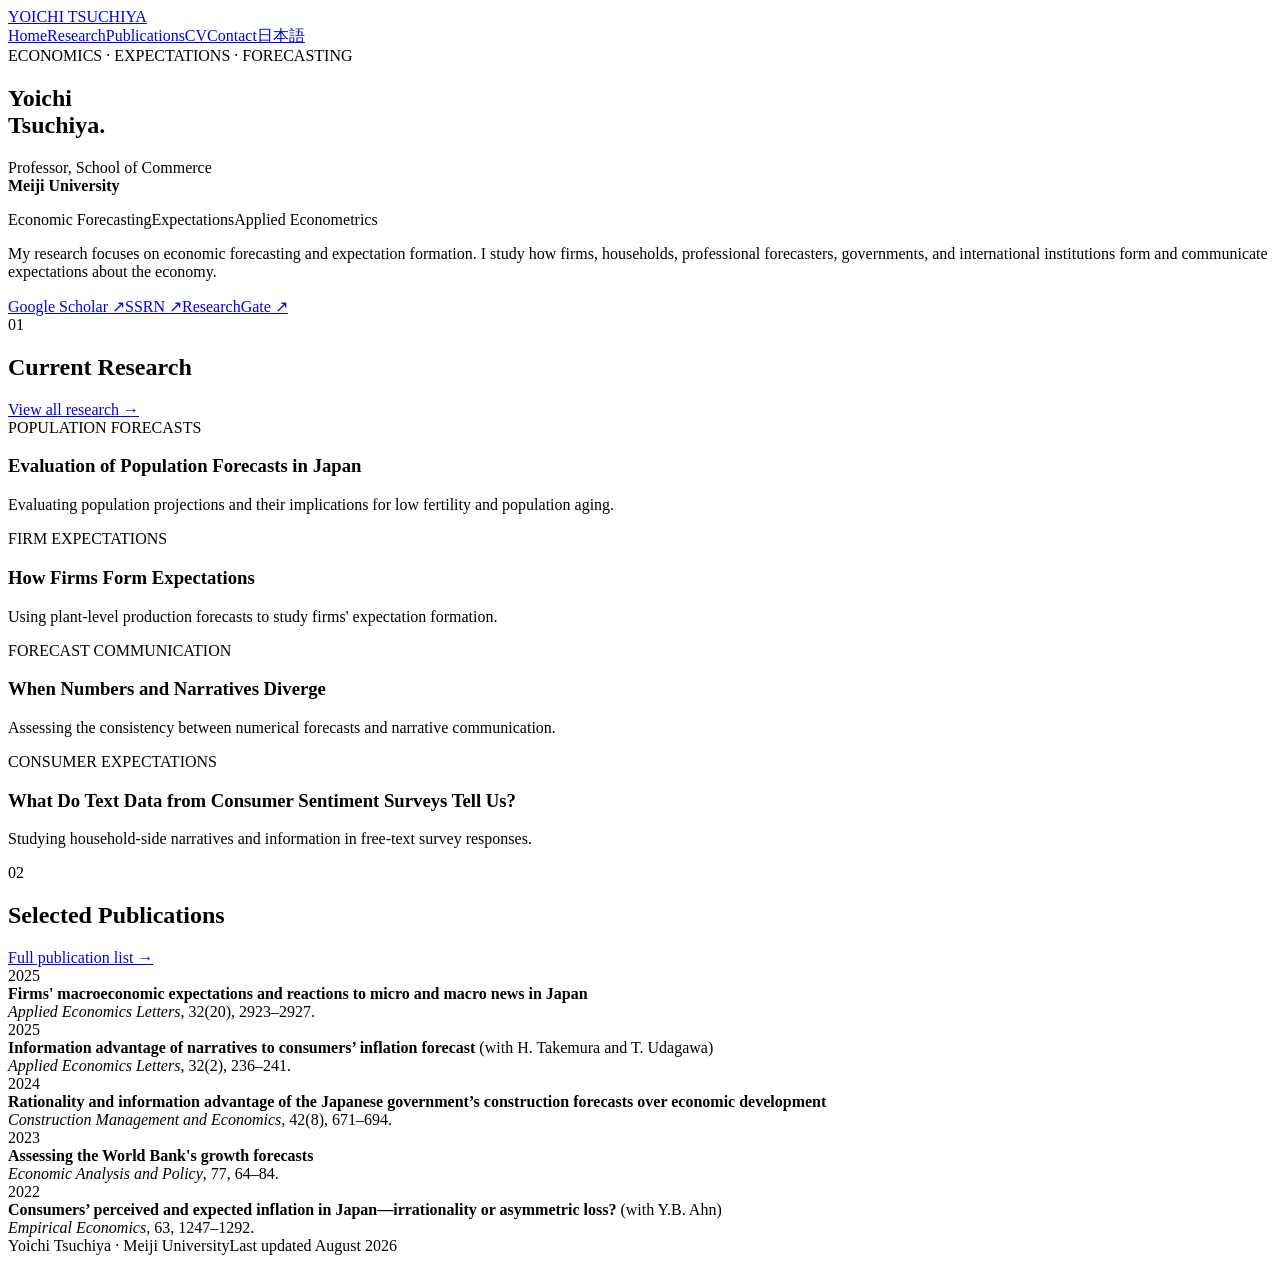
==== docs/index.html @ 6c53c682 "Add rendered English home page" ====
<!doctype html>
<html lang="en">
<head>
<meta charset="utf-8">
<meta name="viewport" content="width=device-width, initial-scale=1">
<title>Yoichi Tsuchiya</title>
<link rel="stylesheet" href="style.css">
</head>
<body>
<header class="site-header"><div class="wrap nav"><a class="brand" href="index.html">YOICHI TSUCHIYA</a><nav><a class="active" href="index.html">Home</a><a href="research.html">Research</a><a href="publications.html">Publications</a><a href="cv.html">CV</a><a href="contact.html">Contact</a><a class="lang" href="jp/index.html">日本語</a></nav></div></header>
<main>
<section class="hero"><div class="wrap"><div class="eyebrow">ECONOMICS · EXPECTATIONS · FORECASTING</div><h1>Yoichi<br>Tsuchiya<span class="dot">.</span></h1><p class="role">Professor, School of Commerce<br><strong>Meiji University</strong></p><div class="tags"><span>Economic Forecasting</span><span>Expectations</span><span>Applied Econometrics</span></div><p class="lead">My research focuses on economic forecasting and expectation formation. I study how firms, households, professional forecasters, governments, and international institutions form and communicate expectations about the economy.</p><div class="profile-links"><a href="https://scholar.google.co.jp/citations?user=F517A5IAAAAJ&hl=ja" target="_blank" rel="noopener">Google Scholar ↗</a><a href="https://papers.ssrn.com/sol3/cf_dev/AbsByAuth.cfm?per_id=1452171" target="_blank" rel="noopener">SSRN ↗</a><a href="https://www.researchgate.net/profile/Yoichi-Tsuchiya" target="_blank" rel="noopener">ResearchGate ↗</a></div></div></section>
<section class="section current"><div class="wrap"><div class="section-head"><span class="num">01</span><h2>Current Research</h2><a class="all" href="research.html">View all research →</a></div><div class="research-grid"><article><div class="kicker">POPULATION FORECASTS</div><h3>Evaluation of Population Forecasts in Japan</h3><p>Evaluating population projections and their implications for low fertility and population aging.</p></article><article><div class="kicker">FIRM EXPECTATIONS</div><h3>How Firms Form Expectations</h3><p>Using plant-level production forecasts to study firms' expectation formation.</p></article><article><div class="kicker">FORECAST COMMUNICATION</div><h3>When Numbers and Narratives Diverge</h3><p>Assessing the consistency between numerical forecasts and narrative communication.</p></article><article><div class="kicker">CONSUMER EXPECTATIONS</div><h3>What Do Text Data from Consumer Sentiment Surveys Tell Us?</h3><p>Studying household-side narratives and information in free-text survey responses.</p></article></div></div></section>
<section class="section selected"><div class="wrap"><div class="section-head"><span class="num">02</span><h2>Selected Publications</h2><a class="all" href="publications.html">Full publication list →</a></div><div class="pub-list"><div class="pub"><span class="year">2025</span><div><strong>Firms' macroeconomic expectations and reactions to micro and macro news in Japan</strong><br><em>Applied Economics Letters</em>, 32(20), 2923–2927.</div></div><div class="pub"><span class="year">2025</span><div><strong>Information advantage of narratives to consumers’ inflation forecast</strong> (with H. Takemura and T. Udagawa)<br><em>Applied Economics Letters</em>, 32(2), 236–241.</div></div><div class="pub"><span class="year">2024</span><div><strong>Rationality and information advantage of the Japanese government’s construction forecasts over economic development</strong><br><em>Construction Management and Economics</em>, 42(8), 671–694.</div></div><div class="pub"><span class="year">2023</span><div><strong>Assessing the World Bank's growth forecasts</strong><br><em>Economic Analysis and Policy</em>, 77, 64–84.</div></div><div class="pub"><span class="year">2022</span><div><strong>Consumers’ perceived and expected inflation in Japan—irrationality or asymmetric loss?</strong> (with Y.B. Ahn)<br><em>Empirical Economics</em>, 63, 1247–1292.</div></div></div></div></section>
</main>
<footer><div class="wrap"><span>Yoichi Tsuchiya · Meiji University</span><span>Last updated August 2026</span></div></footer>
</body>
</html>
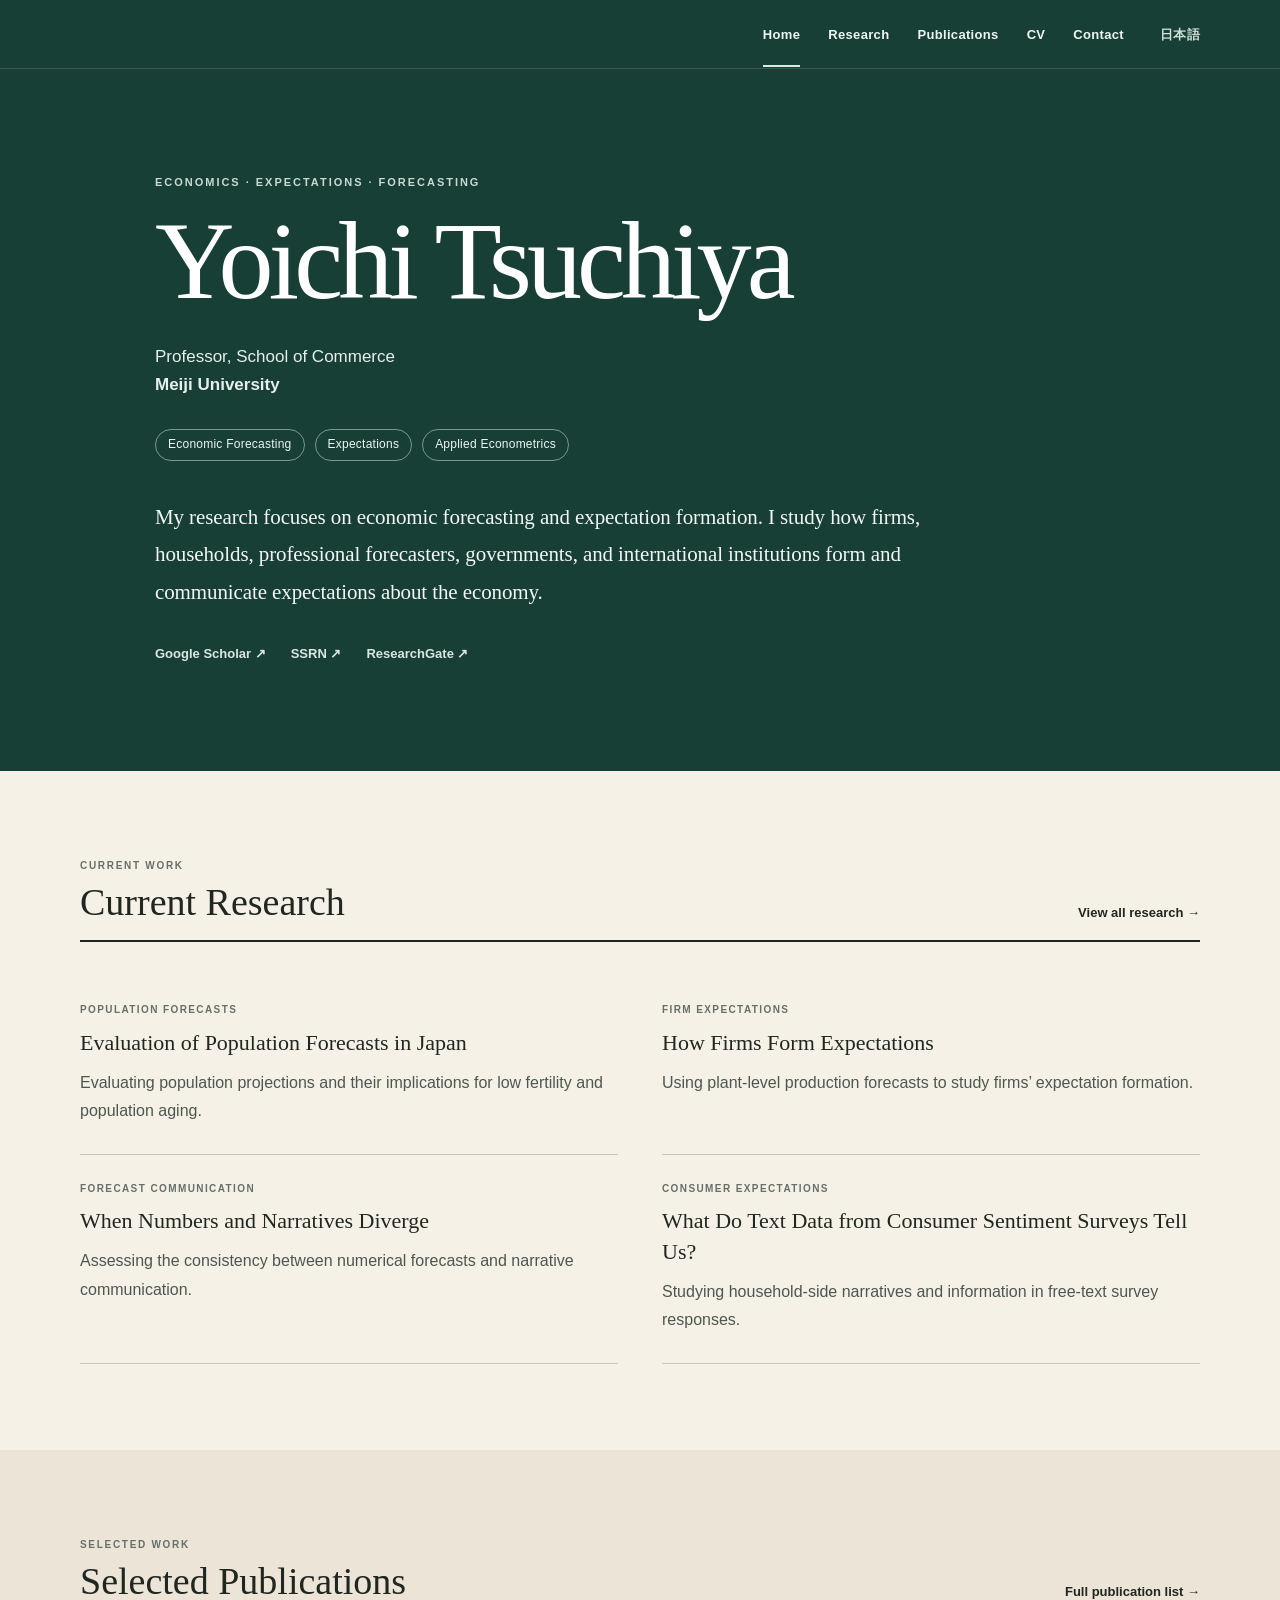
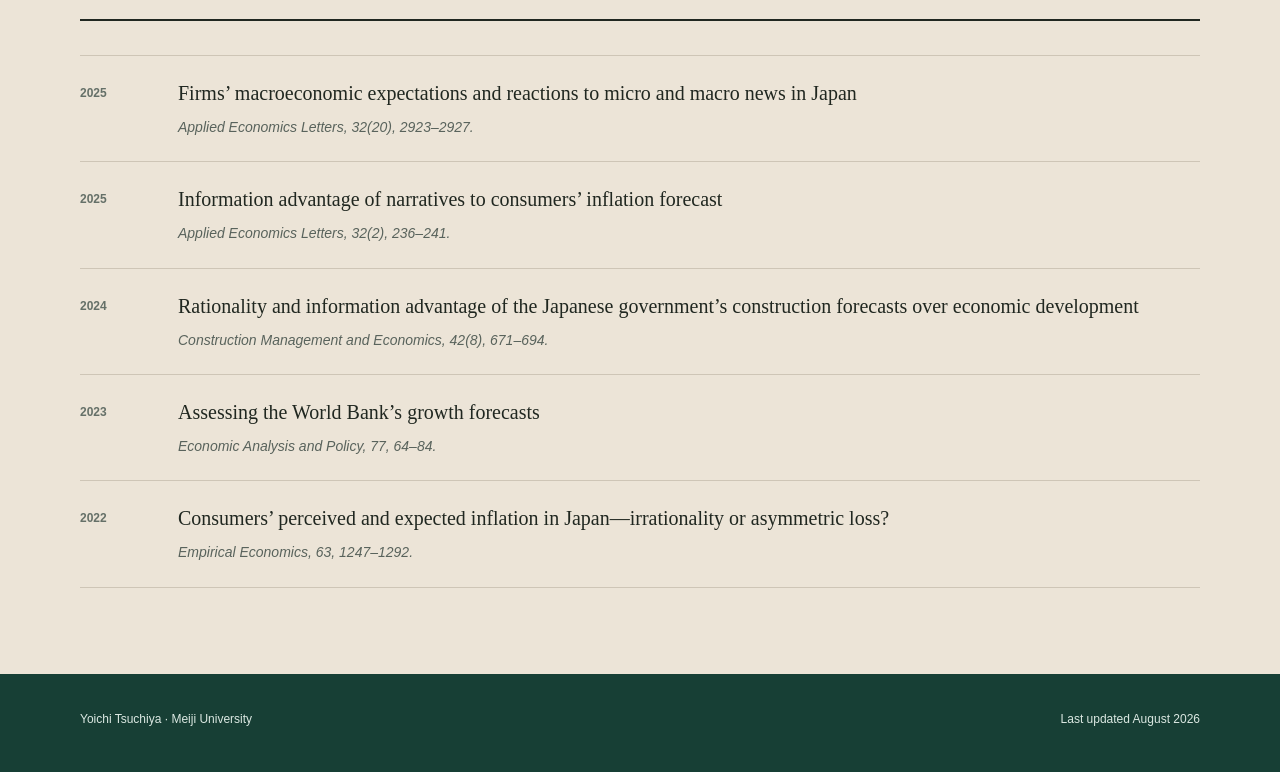
==== commit ffb98738: "Adopt Editorial Scholar site design" ====
--- a/docs/index.html
+++ b/docs/index.html
@@ -1,18 +1,19 @@
-<!doctype html>
-<html lang="en">
-<head>
-<meta charset="utf-8">
-<meta name="viewport" content="width=device-width, initial-scale=1">
-<title>Yoichi Tsuchiya</title>
-<link rel="stylesheet" href="style.css">
-</head>
-<body>
-<header class="site-header"><div class="wrap nav"><a class="brand" href="index.html">YOICHI TSUCHIYA</a><nav><a class="active" href="index.html">Home</a><a href="research.html">Research</a><a href="publications.html">Publications</a><a href="cv.html">CV</a><a href="contact.html">Contact</a><a class="lang" href="jp/index.html">日本語</a></nav></div></header>
-<main>
-<section class="hero"><div class="wrap"><div class="eyebrow">ECONOMICS · EXPECTATIONS · FORECASTING</div><h1>Yoichi<br>Tsuchiya<span class="dot">.</span></h1><p class="role">Professor, School of Commerce<br><strong>Meiji University</strong></p><div class="tags"><span>Economic Forecasting</span><span>Expectations</span><span>Applied Econometrics</span></div><p class="lead">My research focuses on economic forecasting and expectation formation. I study how firms, households, professional forecasters, governments, and international institutions form and communicate expectations about the economy.</p><div class="profile-links"><a href="https://scholar.google.co.jp/citations?user=F517A5IAAAAJ&hl=ja" target="_blank" rel="noopener">Google Scholar ↗</a><a href="https://papers.ssrn.com/sol3/cf_dev/AbsByAuth.cfm?per_id=1452171" target="_blank" rel="noopener">SSRN ↗</a><a href="https://www.researchgate.net/profile/Yoichi-Tsuchiya" target="_blank" rel="noopener">ResearchGate ↗</a></div></div></section>
-<section class="section current"><div class="wrap"><div class="section-head"><span class="num">01</span><h2>Current Research</h2><a class="all" href="research.html">View all research →</a></div><div class="research-grid"><article><div class="kicker">POPULATION FORECASTS</div><h3>Evaluation of Population Forecasts in Japan</h3><p>Evaluating population projections and their implications for low fertility and population aging.</p></article><article><div class="kicker">FIRM EXPECTATIONS</div><h3>How Firms Form Expectations</h3><p>Using plant-level production forecasts to study firms' expectation formation.</p></article><article><div class="kicker">FORECAST COMMUNICATION</div><h3>When Numbers and Narratives Diverge</h3><p>Assessing the consistency between numerical forecasts and narrative communication.</p></article><article><div class="kicker">CONSUMER EXPECTATIONS</div><h3>What Do Text Data from Consumer Sentiment Surveys Tell Us?</h3><p>Studying household-side narratives and information in free-text survey responses.</p></article></div></div></section>
-<section class="section selected"><div class="wrap"><div class="section-head"><span class="num">02</span><h2>Selected Publications</h2><a class="all" href="publications.html">Full publication list →</a></div><div class="pub-list"><div class="pub"><span class="year">2025</span><div><strong>Firms' macroeconomic expectations and reactions to micro and macro news in Japan</strong><br><em>Applied Economics Letters</em>, 32(20), 2923–2927.</div></div><div class="pub"><span class="year">2025</span><div><strong>Information advantage of narratives to consumers’ inflation forecast</strong> (with H. Takemura and T. Udagawa)<br><em>Applied Economics Letters</em>, 32(2), 236–241.</div></div><div class="pub"><span class="year">2024</span><div><strong>Rationality and information advantage of the Japanese government’s construction forecasts over economic development</strong><br><em>Construction Management and Economics</em>, 42(8), 671–694.</div></div><div class="pub"><span class="year">2023</span><div><strong>Assessing the World Bank's growth forecasts</strong><br><em>Economic Analysis and Policy</em>, 77, 64–84.</div></div><div class="pub"><span class="year">2022</span><div><strong>Consumers’ perceived and expected inflation in Japan—irrationality or asymmetric loss?</strong> (with Y.B. Ahn)<br><em>Empirical Economics</em>, 63, 1247–1292.</div></div></div></div></section>
-</main>
-<footer><div class="wrap"><span>Yoichi Tsuchiya · Meiji University</span><span>Last updated August 2026</span></div></footer>
-</body>
-</html>
+<!doctype html><html lang="en"><head><meta charset="utf-8">
+<meta name="viewport" content="width=device-width,initial-scale=1">
+<title>Yoichi Tsuchiya</title><link rel="stylesheet" href="style.css"></head>
+<body><div class="site-nav"><div class="wrap nav-inner"><div class="nav-links"><a href="index.html" class="active ">Home</a><a href="research.html" class="">Research</a><a href="publications.html" class="">Publications</a><a href="cv.html" class="">CV</a><a href="contact.html" class="">Contact</a><a href="jp/index.html" class="language">日本語</a></div></div></div>
+<section class="hero"><div class="wrap hero-inner">
+<div class="eyebrow">Economics · Expectations · Forecasting</div>
+<h1>Yoichi Tsuchiya</h1>
+<p class="role">Professor, School of Commerce<br><strong>Meiji University</strong></p>
+<div class="tags"><span>Economic Forecasting</span><span>Expectations</span><span>Applied Econometrics</span></div>
+<p class="lead">My research focuses on economic forecasting and expectation formation. I study how firms, households, professional forecasters, governments, and international institutions form and communicate expectations about the economy.</p>
+<div class="profile-links"><a href="https://scholar.google.co.jp/citations?user=F517A5IAAAAJ&hl=ja">Google Scholar ↗</a><a href="https://papers.ssrn.com/sol3/cf_dev/AbsByAuth.cfm?per_id=1452171">SSRN ↗</a><a href="https://www.researchgate.net/profile/Yoichi-Tsuchiya">ResearchGate ↗</a></div>
+</div></section>
+<section class="home-section"><div class="wrap">
+<div class="section-head"><div><div class="section-overline">Current work</div><h2>Current Research</h2></div><a class="section-link" href="research.html">View all research →</a></div>
+<div class="research-grid"><article class="research-card"><div class="kicker">Population Forecasts</div><h3>Evaluation of Population Forecasts in Japan</h3><p>Evaluating population projections and their implications for low fertility and population aging.</p></article><article class="research-card"><div class="kicker">Firm Expectations</div><h3>How Firms Form Expectations</h3><p>Using plant-level production forecasts to study firms’ expectation formation.</p></article><article class="research-card"><div class="kicker">Forecast Communication</div><h3>When Numbers and Narratives Diverge</h3><p>Assessing the consistency between numerical forecasts and narrative communication.</p></article><article class="research-card"><div class="kicker">Consumer Expectations</div><h3>What Do Text Data from Consumer Sentiment Surveys Tell Us?</h3><p>Studying household-side narratives and information in free-text survey responses.</p></article></div>
+</div></section>
+<section class="home-section alt"><div class="wrap">
+<div class="section-head"><div><div class="section-overline">Selected work</div><h2>Selected Publications</h2></div><a class="section-link" href="publications.html">Full publication list →</a></div>
+<div class="pub-list"><div class="pub-row"><div class="pub-year">2025</div><div><h3>Firms’ macroeconomic expectations and reactions to micro and macro news in Japan</h3><p><em>Applied Economics Letters, 32(20), 2923–2927.</em></p></div></div><div class="pub-row"><div class="pub-year">2025</div><div><h3>Information advantage of narratives to consumers’ inflation forecast</h3><p><em>Applied Economics Letters, 32(2), 236–241.</em></p></div></div><div class="pub-row"><div class="pub-year">2024</div><div><h3>Rationality and information advantage of the Japanese government’s construction forecasts over economic development</h3><p><em>Construction Management and Economics, 42(8), 671–694.</em></p></div></div><div class="pub-row"><div class="pub-year">2023</div><div><h3>Assessing the World Bank’s growth forecasts</h3><p><em>Economic Analysis and Policy, 77, 64–84.</em></p></div></div><div class="pub-row"><div class="pub-year">2022</div><div><h3>Consumers’ perceived and expected inflation in Japan—irrationality or asymmetric loss?</h3><p><em>Empirical Economics, 63, 1247–1292.</em></p></div></div></div></div></section><footer><div class="wrap"><span>Yoichi Tsuchiya · Meiji University</span><span>Last updated August 2026</span></div></footer></body></html>
--- a/docs/style.css
+++ b/docs/style.css
@@ -0,0 +1,354 @@
+
+:root{
+  --green:#173f35;
+  --green-2:#214f43;
+  --ivory:#f6f1e7;
+  --ivory-2:#ece4d7;
+  --paper:#fbf8f1;
+  --ink:#202720;
+  --muted:#657068;
+  --rule:#cec5b6;
+  --white:#fff;
+  --accent:#a9c2b8;
+  --max:1120px;
+}
+*{box-sizing:border-box}
+html{scroll-behavior:smooth}
+body{
+  margin:0;
+  color:var(--ink);
+  background:var(--ivory);
+  font-family:"Helvetica Neue",Arial,"Hiragino Sans","Yu Gothic",sans-serif;
+  font-size:16px;
+  line-height:1.78;
+  -webkit-font-smoothing:antialiased;
+}
+a{color:inherit;text-decoration:none}
+a:hover{opacity:.72}
+.wrap{width:min(var(--max),calc(100% - 56px));margin:0 auto}
+
+/* navigation */
+.site-nav{
+  background:var(--green);
+  color:#eef5f1;
+  border-bottom:1px solid rgba(255,255,255,.13);
+  position:sticky;top:0;z-index:20;
+}
+.nav-inner{
+  min-height:68px;
+  display:flex;
+  justify-content:flex-end;
+  align-items:center;
+}
+.nav-links{
+  display:flex;
+  align-items:center;
+  gap:28px;
+  font-size:13px;
+  letter-spacing:.025em;
+  font-weight:600;
+}
+.nav-links a{padding:22px 0 19px;border-bottom:2px solid transparent}
+.nav-links a.active{border-color:#dce9e3}
+.nav-links .language{margin-left:8px;color:#cfe0d8}
+
+/* Home */
+.hero{
+  background:var(--green);
+  color:white;
+}
+.hero-inner{
+  padding:106px 0 106px;
+  max-width:970px;
+}
+.eyebrow{
+  color:#c8dad2;
+  font-size:11px;
+  line-height:1.4;
+  font-weight:700;
+  letter-spacing:.18em;
+  text-transform:uppercase;
+  margin-bottom:18px;
+}
+.hero h1{
+  margin:0;
+  font-family:Georgia,"Times New Roman","Yu Mincho","Hiragino Mincho ProN",serif;
+  font-size:clamp(64px,8.6vw,112px);
+  line-height:.98;
+  letter-spacing:-.045em;
+  font-weight:400;
+  white-space:nowrap;
+}
+.hero .role{
+  margin:27px 0 0;
+  color:#e6efeb;
+  font-size:17px;
+  line-height:1.65;
+}
+.tags{display:flex;gap:10px;flex-wrap:wrap;margin:30px 0 0}
+.tags span{
+  display:inline-block;
+  border:1px solid #77998e;
+  color:#eef5f2;
+  border-radius:999px;
+  padding:7px 12px;
+  font-size:12px;
+  line-height:1.3;
+  letter-spacing:.02em;
+}
+.hero .lead{
+  max-width:820px;
+  margin:38px 0 0;
+  font-family:Georgia,"Times New Roman","Yu Mincho","Hiragino Mincho ProN",serif;
+  font-size:21px;
+  line-height:1.78;
+  letter-spacing:-.005em;
+  color:#f3f6f4;
+}
+.profile-links{
+  display:flex;gap:25px;flex-wrap:wrap;
+  margin-top:31px;
+  color:#d9e7e1;
+  font-size:13px;
+  font-weight:600;
+}
+
+/* sections */
+.home-section{padding:86px 0}
+.home-section.alt{background:var(--ivory-2)}
+.section-head{
+  display:flex;
+  justify-content:space-between;
+  align-items:flex-end;
+  gap:32px;
+  border-bottom:2px solid var(--ink);
+  padding-bottom:16px;
+  margin-bottom:34px;
+}
+.section-overline{
+  font-size:10px;
+  text-transform:uppercase;
+  letter-spacing:.17em;
+  font-weight:700;
+  color:var(--muted);
+}
+.section-head h2{
+  margin:5px 0 0;
+  font-family:Georgia,"Times New Roman","Yu Mincho","Hiragino Mincho ProN",serif;
+  font-size:38px;
+  line-height:1.16;
+  font-weight:400;
+}
+.section-link{font-size:13px;font-weight:700;white-space:nowrap}
+.research-grid{
+  display:grid;
+  grid-template-columns:repeat(2,minmax(0,1fr));
+  column-gap:44px;
+}
+.research-card{
+  padding:25px 0 28px;
+  border-bottom:1px solid var(--rule);
+}
+.kicker{
+  color:var(--muted);
+  font-size:10px;
+  font-weight:700;
+  letter-spacing:.14em;
+  text-transform:uppercase;
+  margin-bottom:9px;
+}
+.research-card h3{
+  margin:0;
+  font-family:Georgia,"Times New Roman","Yu Mincho","Hiragino Mincho ProN",serif;
+  font-weight:400;
+  font-size:22px;
+  line-height:1.4;
+}
+.research-card p{
+  margin:10px 0 0;
+  color:#4c574f;
+  line-height:1.78;
+}
+.pub-list{border-top:1px solid var(--rule)}
+.pub-row{
+  display:grid;
+  grid-template-columns:74px 1fr;
+  gap:24px;
+  padding:23px 0;
+  border-bottom:1px solid var(--rule);
+}
+.pub-year{font-size:12px;font-weight:700;padding-top:4px;color:var(--muted)}
+.pub-row h3{
+  margin:0;
+  font-family:Georgia,"Times New Roman","Yu Mincho","Hiragino Mincho ProN",serif;
+  font-weight:400;
+  font-size:20px;
+  line-height:1.45;
+}
+.pub-row p{margin:8px 0 0;color:#59635c;font-size:14px;line-height:1.6}
+
+/* Sub pages */
+.page-hero{
+  background:var(--green);
+  color:white;
+  padding:72px 0 76px;
+}
+.page-hero .eyebrow{margin-bottom:13px}
+.page-hero h1{
+  max-width:900px;
+  margin:0;
+  font-family:Georgia,"Times New Roman","Yu Mincho","Hiragino Mincho ProN",serif;
+  font-size:clamp(44px,6vw,72px);
+  line-height:1.08;
+  font-weight:400;
+  letter-spacing:-.025em;
+}
+.page-hero p{
+  max-width:800px;
+  margin:24px 0 0;
+  color:#e4ede9;
+  font-size:18px;
+  line-height:1.78;
+}
+.page-main{padding:72px 0 92px}
+.page-main h2{
+  margin:58px 0 20px;
+  padding-bottom:10px;
+  border-bottom:2px solid var(--ink);
+  font-family:Georgia,"Times New Roman","Yu Mincho","Hiragino Mincho ProN",serif;
+  font-weight:400;
+  font-size:30px;
+  line-height:1.25;
+}
+.page-main h2:first-child{margin-top:0}
+.research-item{
+  padding:23px 0 26px;
+  border-bottom:1px solid var(--rule);
+}
+.research-item h3{
+  margin:0;
+  font-family:Georgia,"Times New Roman","Yu Mincho","Hiragino Mincho ProN",serif;
+  font-size:21px;
+  font-weight:400;
+  line-height:1.45;
+}
+.research-item p{margin:10px 0 0;max-width:900px;color:#505a53}
+.theme-list{display:grid;gap:0}
+.theme-item{padding:21px 0;border-bottom:1px solid var(--rule)}
+.theme-item p{margin:0;max-width:900px}
+
+/* publications */
+.publications h2.pub-year{
+  border:0;
+  margin:56px 0 4px;
+  padding:0;
+  font-family:Georgia,"Times New Roman","Yu Mincho","Hiragino Mincho ProN",serif;
+  font-size:31px;
+  color:var(--green);
+}
+.publications h2.pub-year:first-child{margin-top:0}
+.publications ol{list-style:none;margin:0;padding:0;counter-reset:item}
+.publications li{
+  position:relative;
+  padding:18px 0 20px 32px;
+  border-bottom:1px solid var(--rule);
+  line-height:1.72;
+}
+.publications li::before{
+  counter-increment:item;
+  content:counter(item);
+  position:absolute;left:0;top:20px;
+  font-size:10px;font-weight:700;color:#8a918c;
+}
+.publications em{font-family:Georgia,"Times New Roman","Yu Mincho","Hiragino Mincho ProN",serif}
+.doi-link{
+  display:inline-block;
+  margin-left:7px;
+  border:1px solid #a9b7b0;
+  border-radius:999px;
+  padding:1px 7px;
+  font-size:10px;
+  line-height:1.6;
+  font-weight:700;
+  color:var(--green);
+  vertical-align:1px;
+}
+
+/* CV / Contact */
+.cv-links,.contact-grid,.profile-grid{
+  display:grid;
+  grid-template-columns:repeat(2,minmax(0,1fr));
+  gap:18px;
+}
+.cv-button,.contact-card,.profile-card{
+  display:block;
+  background:rgba(255,255,255,.38);
+  border:1px solid var(--rule);
+  padding:22px;
+}
+.cv-button{font-weight:700}
+.contact-grid{grid-template-columns:repeat(3,minmax(0,1fr))}
+.contact-card .label{
+  text-transform:uppercase;letter-spacing:.13em;
+  font-size:10px;font-weight:700;color:var(--muted);
+  margin-bottom:8px;
+}
+.contact-card .value{font-family:Georgia,"Times New Roman","Yu Mincho","Hiragino Mincho ProN",serif;font-size:18px;line-height:1.55}
+.profile-grid{grid-template-columns:repeat(3,minmax(0,1fr))}
+.profile-card{display:flex;justify-content:space-between;align-items:center;font-weight:700}
+.education-list,.position-list{margin:0;padding-left:20px}
+.education-list li,.position-list li{margin:7px 0}
+
+/* footer */
+footer{
+  background:var(--green);
+  color:#dbe8e2;
+  padding:35px 0 42px;
+  font-size:12px;
+}
+footer .wrap{display:flex;justify-content:space-between;gap:24px}
+
+/* Japanese */
+html[lang="ja"] body{line-height:1.9}
+html[lang="ja"] .hero .lead{line-height:2}
+html[lang="ja"] .page-hero p{line-height:1.95}
+html[lang="ja"] .research-card p,
+html[lang="ja"] .research-item p{line-height:1.9}
+
+@media(max-width:760px){
+  .wrap{width:min(100% - 32px,var(--max))}
+  .nav-inner{justify-content:flex-start;overflow-x:auto}
+  .nav-links{white-space:nowrap;gap:19px}
+  .nav-links a{padding-top:20px;padding-bottom:17px}
+  .hero-inner{padding:68px 0 72px}
+  .hero h1{font-size:clamp(45px,13vw,68px);white-space:normal}
+  .hero .lead{font-size:18px;line-height:1.75}
+  .home-section{padding:64px 0}
+  .section-head{align-items:flex-start;flex-direction:column;gap:9px}
+  .section-head h2{font-size:33px}
+  .research-grid{grid-template-columns:1fr}
+  .pub-row{grid-template-columns:54px 1fr;gap:14px}
+  .page-hero{padding:54px 0 58px}
+  .page-hero p{font-size:16px}
+  .page-main{padding:54px 0 72px}
+  .contact-grid,.profile-grid,.cv-links{grid-template-columns:1fr}
+  footer .wrap{flex-direction:column;gap:7px}
+}
+
+/* Compatibility for existing subpage markup during transition */
+.navbar{background:var(--green);color:#eef5f1;border-bottom:1px solid rgba(255,255,255,.13);position:sticky;top:0;z-index:20}
+.navbar .nav-inner{width:min(var(--max),calc(100% - 56px));margin:0 auto;min-height:68px;display:flex;justify-content:flex-end;align-items:center}
+.navbar-brand{display:none!important}
+.nav-menu{display:flex;gap:28px;align-items:center;font-size:13px;font-weight:600}
+.nav-switch{margin-left:28px;font-size:13px;font-weight:600;color:#cfe0d8}
+.nav-link{padding:22px 0 19px}
+.content-wrap{width:min(var(--max),calc(100% - 56px));margin:0 auto;padding:0 0 92px}
+.page-intro{background:var(--green);color:white;margin:0 calc(50% - 50vw) 60px;padding:72px max(calc((100vw - var(--max))/2),28px) 76px}
+.page-intro .eyebrow{margin-bottom:13px}
+.page-intro h1{max-width:900px;margin:0;font-family:Georgia,"Times New Roman","Yu Mincho","Hiragino Mincho ProN",serif;font-size:clamp(44px,6vw,72px);line-height:1.08;font-weight:400;letter-spacing:-.025em}
+.page-intro p{max-width:800px;margin:24px 0 0;color:#e4ede9;font-size:18px;line-height:1.78}
+.content-wrap>h2{margin:58px 0 20px;padding-bottom:10px;border-bottom:2px solid var(--ink);font-family:Georgia,"Times New Roman","Yu Mincho","Hiragino Mincho ProN",serif;font-weight:400;font-size:30px;line-height:1.25}
+.content-wrap .research-theme{padding:21px 0;border-bottom:1px solid var(--rule)}
+.site-footer{background:var(--green);color:#dbe8e2;padding:35px max(calc((100vw - var(--max))/2),28px) 42px;font-size:12px;display:flex;justify-content:space-between;gap:24px}
+.lang-pill{display:none}
+@media(max-width:760px){.navbar .nav-inner{width:calc(100% - 32px);justify-content:flex-start;overflow-x:auto}.nav-menu{white-space:nowrap;gap:19px}.nav-switch{margin-left:19px;white-space:nowrap}.content-wrap{width:calc(100% - 32px)}.page-intro{padding:54px 16px 58px;margin-bottom:48px}.page-intro p{font-size:16px}.site-footer{padding-left:16px;padding-right:16px;flex-direction:column;gap:7px}}
